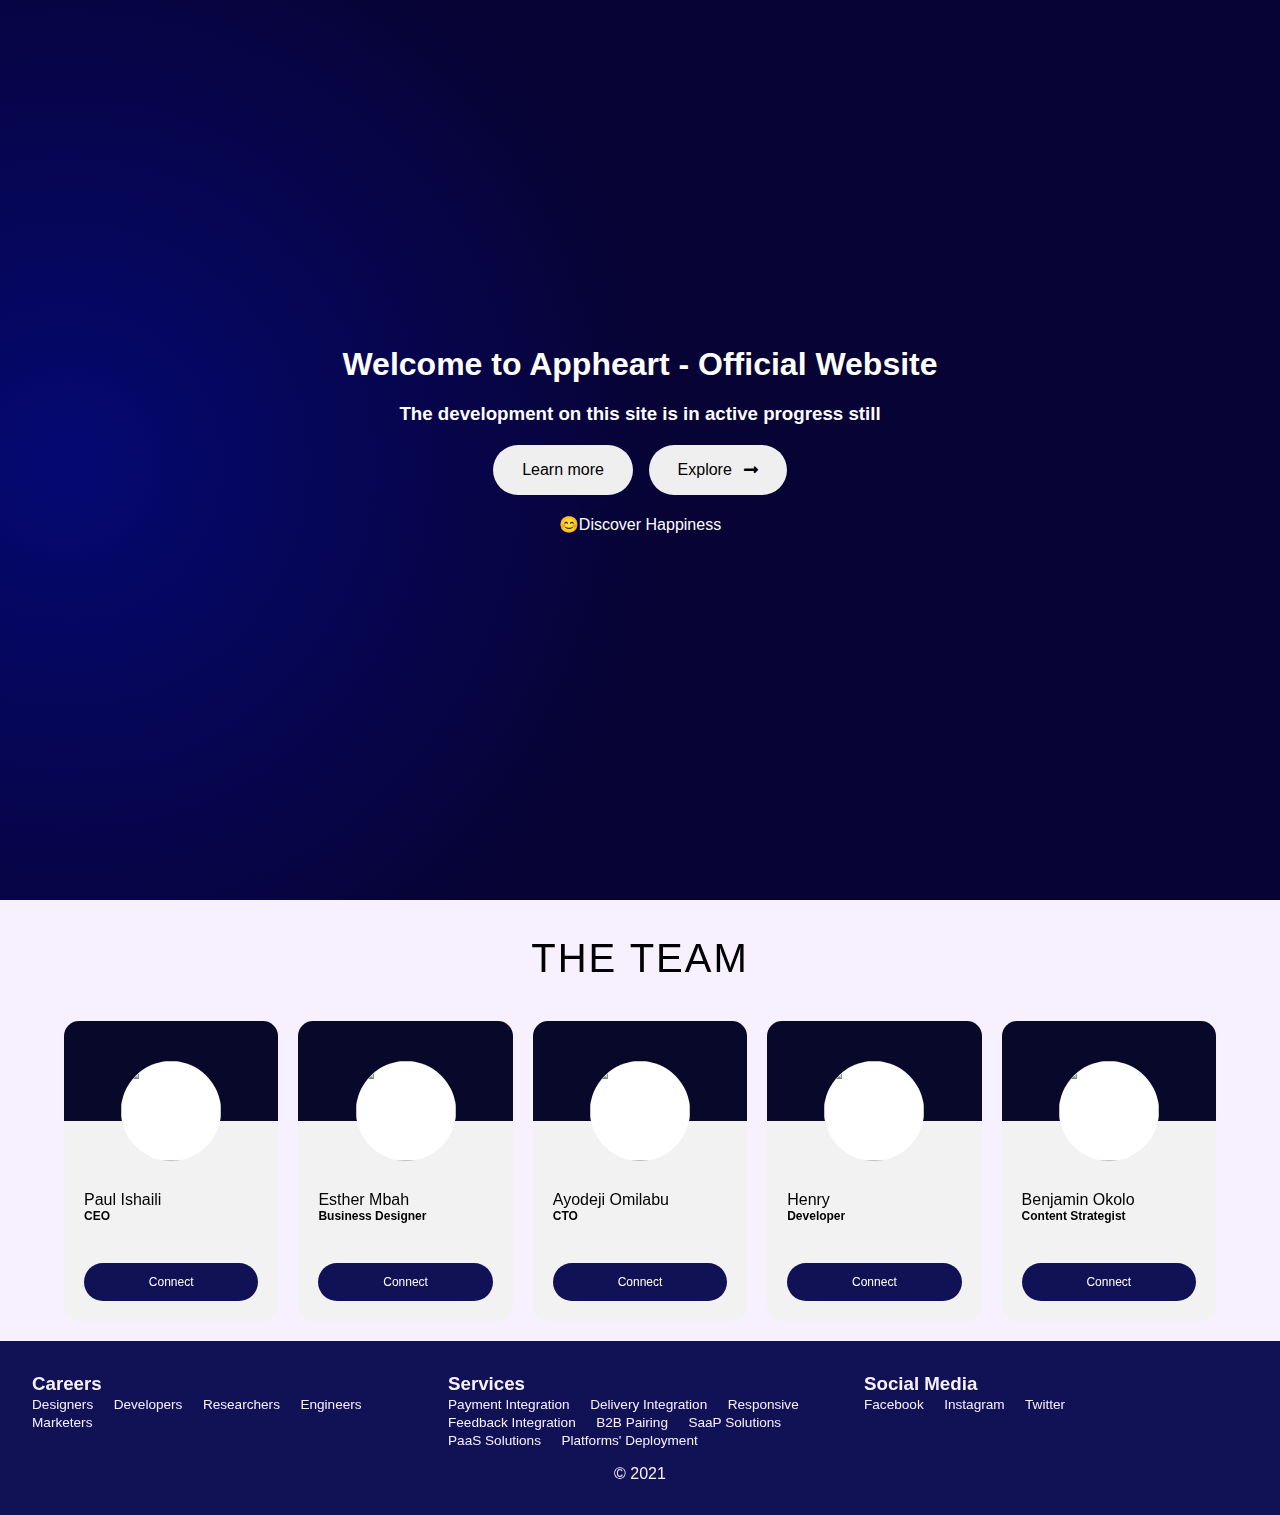
==== index.html @ 3afa8d90 "Update index.html" ====
<!DOCTYPE html>
<html lang="en">
  <head>
    <meta charset="UTF-8" />
    <meta http-equiv="X-UA-Compatible" content="IE=edge" />
    <meta name="viewport" content="width=device-width, initial-scale=1.0" />

    <!-- Favicon -->
    <link
      rel="shortcut icon"
      href="./assets/favicons/favicon.ico"
      type="image/x-icon"
    />

    <!-- Font awesome -->
    <link
      rel="stylesheet"
      href="https://cdnjs.cloudflare.com/ajax/libs/font-awesome/5.15.4/css/all.min.css"
    />

    <!-- Base CSS -->
    <link rel="stylesheet" href="./src/css/base.css" />

    <!-- Main CSS  -->
    <link rel="stylesheet" href="./src/css/main.css" />

    <title>Appheart - Official Website</title>
  </head>
  <body>
    <div class="container">
      <div class="modal active">
        <div class="modal__content">
          <section class="section hero">
            <div class="section__content">
              <h1>Welcome to Appheart - Official Website</h1>
              <h3>The development on this site is in active progress still</h3>
              <div class="action-user">
                <button>Learn more</button>
                <button class="closeModalToggle">
                  Explore <i class="fas fa-long-arrow-alt-right"></i>
                </button>
              </div>
              <div class="tagline">😊Discover Happiness</div>
            </div>
          </section>
        </div>
      </div>

      <!-- Header -->
      <header class="header">
        <div class="brand">Appheart</div>
        <nav class="nav">
          <div class="nav__toggle icon"></div>

          <ul class="nav__list">
            <li class="nav__item">
              <a href="" class="nav__link">Our Company</a>
            </li>
            <li class="nav__item">
              <a href="#theTeam" class="nav__link">The Team</a>
            </li>
            <li class="nav__item">
              <a href="" class="nav__link">Resources</a>
            </li>
          </ul>
        </nav>
      </header>

      <main class="main">
        <!-- Built Apps  -->
        <section class="section" id="upcomingEvents">
          <h2 class="section__title">Quick Apps</h2>

          <div class="apps">
            <div class="app">
              <a href="https://myquotebook.netlify.app" target="_blank">
                <h1>My Quotebook</h1></a
              >
            </div>
            <div class="app">
              <a href="https://knowmynumber.netlify.app" target="_blank">
                <h1>My Mobile App</h1></a
              >
            </div>
          </div>
        </section>

        <!--Projects  -->
        <section class="section" id="upcomingEvents">
          <h2 class="section__title">Recent Projects</h2>

          <div class="projects">
            <div class="project">
              <img src="/assets/images/louis.jpg" alt="" class="img" />
              <div class="content">
                <h2>The Modern Tailor App</h2>
                <p>
                  This project was initiated on 1st September, 2021, by
                  Nkechinyere Stella Harrison, in quest of an ezquisite modern
                  asssitance for her Fashion Design Startup Company
                </p>
                <h3>
                  The goal of this project is to reach and assist as many modern
                  tailors possible.
                </h3>
                <button>
                  Explore Details <i class="fa fa-arrow-right"></i>
                </button>
              </div>
            </div>
            <div class="project">
              <img src="/assets/images/louis.jpg" alt="" class="img" />
              <div class="content">
                <h2>The Gig's Marketplace</h2>
                <p>
                  You need a Mechanic, or engineer for simple tasks in your
                  home. You definitely wouudn't go on Fiveer or Upwork for that.
                  That is this for you; the local marketplace for Gigs with
                  excellent expertise.
                </p>

                <button>
                  Explore Details <i class="fa fa-arrow-right"></i>
                </button>
              </div>
            </div>
            <div class="project">
              <img src="/assets/images/louis.jpg" alt="" class="img" />
              <div class="content">
                <h2>Product Gateway API</h2>
                <p>
                 Building your marketplace online is simply easy now, by integrating the Products' Gateway API for all categories
                </p>

                <button>
                  Explore Details <i class="fa fa-arrow-right"></i>
                </button>
              </div>
            </div>
          </div>
        </section>

        <!-- Upcoming Events   -->
        <section class="section" id="upcomingEvents">
          <h2 class="section__title">Upcoming Events</h2>

          <div class="events">
            <div class="event"></div>
          </div>
        </section>

        <!-- The Team -->
        <section class="section" id="theTeam">
          <h2 class="section__title">The Team</h2>
        </section>
        <div class="profiles">
          <!-- MR P -->
          <div class="card profile">
            <!-- Profile Front -->
            <div class="profile--front">
              <div class="profile__image">
                <img
                  src="https://via.placeholder.com/150/"
                  alt=""
                  class="image"
                />
              </div>
              <div class="profile__desc">
                <div class="profile__name">Paul Ishaili</div>
                <div class="profile__skill">CEO</div>
              </div>
              <div class="profile__reach">
                <button>Connect</button>
              </div>
            </div>

            <!-- Profile Back -->
            <div class="profile--back">
              <div class="profile--back_close">
                <i class="fas fa-times"></i>
              </div>
              <div class="profile__contact">
                <div class=""><i class="fab fa-whatsapp"></i></div>
                <div class=""><i class="far fa-envelope"></i></div>
              </div>
            </div>
          </div>

          <!-- ESTHER MBAH -->
          <div class="card profile">
            <!-- Profile Front -->
            <div class="profile--front">
              <div class="profile__image">
                <img
                  src="https://via.placeholder.com/150/"
                  alt=""
                  class="image"
                />
              </div>
              <div class="profile__desc">
                <div class="profile__name">Esther Mbah</div>
                <div class="profile__skill">Business Designer</div>
              </div>
              <div class="profile__reach">
                <button>Connect</button>
              </div>
            </div>
            <!-- Profile Back -->
            <div class="profile--back">
              <div class="profile--back_close">
                <i class="fas fa-times"></i>
              </div>
              <div class="profile__contact">
                <div class=""><i class="fab fa-whatsapp"></i></div>
                <div class=""><i class="far fa-envelope"></i></div>
              </div>
            </div>
          </div>

          <!-- Sir AYO -->
          <div class="card profile">
            <!-- Profile Front -->
            <div class="profile--front">
              <div class="profile__image">
                <img
                  src="https://via.placeholder.com/150/"
                  alt=""
                  class="image"
                />
              </div>
              <div class="profile__desc">
                <div class="profile__name">Ayodeji Omilabu</div>
                <div class="profile__skill">CTO</div>
              </div>
              <div class="profile__reach">
                <button>Connect</button>
              </div>
            </div>
            <!-- Profile Back -->
            <div class="profile--back">
              <div class="profile--back_close">
                <i class="fas fa-times"></i>
              </div>
              <div class="profile__contact">
                <div class=""><i class="fab fa-whatsapp"></i></div>
                <div class=""><i class="far fa-envelope"></i></div>
              </div>
            </div>
          </div>

          <!-- BENJAMIN OKOLO -->
          <div class="card profile">
            <!-- Profile Front -->
            <div class="profile--front">
              <div class="profile__image">
                <img
                  src="https://via.placeholder.com/150/"
                  alt=""
                  class="image"
                />
              </div>
              <div class="profile__desc">
                <div class="profile__name">Henry</div>
                <div class="profile__skill">Developer</div>
              </div>
              <div class="profile__reach">
                <button>Connect</button>
              </div>
            </div>
            <!-- Profile Back -->
            <div class="profile--back">
              <div class="profile--back_close">
                <i class="fas fa-times"></i>
              </div>
              <div class="profile__contact">
                <div class=""><i class="fab fa-whatsapp"></i></div>
                <div class=""><i class="far fa-envelope"></i></div>
              </div>
            </div>
          </div>
          <!-- MR. BEN -->
          <div class="card profile">
            <!-- Profile Front -->
            <div class="profile--front">
              <div class="profile__image">
                <img
                  src="https://via.placeholder.com/150/"
                  alt=""
                  class="image"
                />
              </div>
              <div class="profile__desc">
                <div class="profile__name">Benjamin Okolo</div>
                <div class="profile__skill">Content Strategist</div>
              </div>
              <div class="profile__reach">
                <button>Connect</button>
              </div>
            </div>
            <!-- Profile Back -->
            <div class="profile--back">
              <div class="profile--back_close">
                <i class="fas fa-times"></i>
              </div>
              <div class="profile__contact">
                <div class=""><i class="fab fa-whatsapp"></i></div>
                <div class=""><i class="far fa-envelope"></i></div>
              </div>
            </div>
          </div>
        </div>
        <!-- End of The Team -->
      </main>

      <footer class="footer">
        <div class="grid-container">
          <div class="careers">
            <h3>Careers</h3>
            <a href="#" class="">Designers</a>
            <a href="#" class="">Developers</a>
            <a href="#" class="">Researchers</a>
            <a href="#" class="">Engineers</a>
            <a href="#" class="">Marketers</a>
          </div>
          <div class="services">
            <h3>Services</h3>
            <a href="#" class="">Payment Integration</a>
            <a href="#" class="">Delivery Integration</a>
            <a href="#" class="">Responsive Feedback Integration</a>
            <a href="#" class="">B2B Pairing</a>
            <a href="#" class="">SaaP Solutions</a>
            <a href="#" class="">PaaS Solutions</a>
            <a href="#" class="">Platforms' Deployment </a>
          </div>
          <div class="social-media">
            <h3>Social Media</h3>
            <a href="#" class="">Facebook</a>
            <a href="#" class="">Instagram</a>
            <a href="#" class="">Twitter</a>
          </div>
        </div>
        <div class="copyright">&copy;&nbsp;2021</div>
      </footer>
    </div>

    <script src="./src/index.js" type="module"></script>
  </body>
</html>
---- src/css/base.css ----
/* ----- BASE CSS FOR ALL STYLESHEET  
         @appheart_ux
-----*/
@import url("https://fonts.googleapis.com/css2?family=Montserrat:ital,wght@0,100;0,300;0,500;0,700;1,400&display=swap");
* {
  font-family: inherit;
  -webkit-user-select: none;
     -moz-user-select: none;
      -ms-user-select: none;
          user-select: none;
  -webkit-transition: 0.35s ease-in-out;
  transition: 0.35s ease-in-out;
}

*, *::after,
* *::before {
  -webkit-box-sizing: border-box;
          box-sizing: border-box;
  margin: 0;
  padding: 0;
}

html {
  height: 100%;
  width: 100%;
}

body {
  height: 100%;
  width: 100%;
  background-color: #f7f0ff;
  font-family: "Poppins", sans-serif;
}

button {
  outline: none;
  border: none;
  cursor: pointer;
  font-family: inherit;
  font-size: 100%;
  padding: 10px 1rem;
}

input {
  width: 100%;
}

a {
  color: inherit;
  text-decoration: none;
}

.icon::before {
  display: inline-block;
  font-style: normal;
  font-variant: normal;
  text-rendering: auto;
  -webkit-font-smoothing: antialiased;
}
/*# sourceMappingURL=base.css.map */
---- src/css/main.css ----
@import url("https://fonts.googleapis.com/css2?family=Montserrat:ital,wght@0,100;0,300;0,500;0,700;1,400&display=swap");
.header {
  padding: 0 5%;
  height: 5rem;
  -webkit-box-shadow: 0 5px 2px #d4d4f7;
          box-shadow: 0 5px 2px #d4d4f7;
  display: -webkit-box;
  display: -ms-flexbox;
  display: flex;
  -webkit-box-pack: justify;
      -ms-flex-pack: justify;
          justify-content: space-between;
  -webkit-box-align: center;
      -ms-flex-align: center;
          align-items: center;
}

.section.hero {
  height: 100vh;
  display: -webkit-box;
  display: -ms-flexbox;
  display: flex;
  -webkit-box-pack: center;
      -ms-flex-pack: center;
          justify-content: center;
  -webkit-box-align: center;
      -ms-flex-align: center;
          align-items: center;
  background: #0f0c29;
  /* fallback for old browsers */
  background: -webkit-linear-gradient(to right, #24243e, #302b63, #0f0c29);
  /* Chrome 10-25, Safari 5.1-6 */
  background-image: radial-gradient(circle 610px at 5.2% 51.6%, #050872 0%, #070335 97.5%);
}

.section__content {
  max-width: 920px;
  padding: 0 5%;
  margin: 0 auto;
  text-align: center;
  color: white;
}

.section__content > * {
  margin-bottom: 20px;
}

.section .action-user {
  display: -webkit-box;
  display: -ms-flexbox;
  display: flex;
  -webkit-box-pack: center;
      -ms-flex-pack: center;
          justify-content: center;
  gap: 1rem;
}

.section__title {
  padding: 20px 5%;
  text-align: center;
  text-transform: uppercase;
  font-weight: 300;
  font-size: 2.5rem;
  letter-spacing: 2px;
}

.profiles {
  display: -ms-grid;
  display: grid;
  -ms-grid-columns: (minmax(200px, 1fr))[auto-fit];
      grid-template-columns: repeat(auto-fit, minmax(200px, 1fr));
  grid-gap: 20px;
  padding: 20px 5%;
}

.profiles .profile {
  position: relative;
  min-height: 200px;
  border-radius: 15px;
  overflow: hidden;
  background-color: #f2f2f2;
  -webkit-transition: -webkit-box-shadow 0.5s ease-in-out;
  transition: -webkit-box-shadow 0.5s ease-in-out;
  transition: box-shadow 0.5s ease-in-out;
  transition: box-shadow 0.5s ease-in-out, -webkit-box-shadow 0.5s ease-in-out;
}

.profiles .profile__image {
  position: relative;
  height: 150px;
  width: 100%;
  display: -webkit-box;
  display: -ms-flexbox;
  display: flex;
  -webkit-box-pack: center;
      -ms-flex-pack: center;
          justify-content: center;
  -webkit-box-align: center;
      -ms-flex-align: center;
          align-items: center;
}

.profiles .profile__image:before {
  position: absolute;
  top: 0;
  left: 0;
  content: "";
  height: 100px;
  width: 100%;
  z-index: 1;
  background-color: #08082b;
}

.profiles .profile__image .image {
  position: relative;
  z-index: 2;
  height: 100px;
  width: 100px;
  border-radius: 50%;
  margin: auto;
  margin-top: 40px;
  background-color: #fff;
}

.profiles .profile__desc, .profiles .profile__reach {
  padding: 20px;
}

.profiles .profile__skill {
  font-size: 12px;
  font-weight: bold;
}

.profiles .profile button {
  font-size: 12px;
  background-color: #111155;
  padding: 12px;
  width: 100%;
  color: #fff;
  text-align: center;
  -webkit-box-pack: center;
      -ms-flex-pack: center;
          justify-content: center;
  -webkit-transition: 0.5s ease-in-out;
  transition: 0.5s ease-in-out;
}

.profiles .profile button:hover {
  border: 1px solid #111155;
  background-color: #fff;
  color: #000;
}

.profiles .profile--back {
  position: absolute;
  content: "";
  top: 0;
  left: 0;
  width: 100%;
  height: 100%;
  background-color: #fff;
  z-index: 4;
  -webkit-transition: -webkit-transform 0.5s ease-in-out;
  transition: -webkit-transform 0.5s ease-in-out;
  transition: transform 0.5s ease-in-out;
  transition: transform 0.5s ease-in-out, -webkit-transform 0.5s ease-in-out;
  -webkit-transform-origin: bottom;
          transform-origin: bottom;
  -webkit-transform: translateY(100%);
          transform: translateY(100%);
}

.profiles .profile--back_close {
  position: absolute;
  top: 1rem;
  right: 1rem;
  font-size: 1.5rem;
  padding: 10px;
  cursor: pointer;
}

.profiles .profile--front {
  -webkit-transform: translateY(0);
          transform: translateY(0);
  opacity: 1;
  -webkit-transform-origin: bottom;
          transform-origin: bottom;
  -webkit-transition: 0.5s ease-in-out;
  transition: 0.5s ease-in-out;
}

.profiles .profile.contact {
  -webkit-box-shadow: 0 0 15px rgba(17, 17, 85, 0.111);
          box-shadow: 0 0 15px rgba(17, 17, 85, 0.111);
}

.profiles .profile.contact .profile--front {
  -webkit-transform: translateY(100%);
          transform: translateY(100%);
  opacity: 0;
}

.profiles .profile.contact .profile--back {
  -webkit-transform: translateY(0);
          transform: translateY(0);
}

.profiles .profile__contact {
  height: 100%;
  width: 100%;
  display: -webkit-box;
  display: -ms-flexbox;
  display: flex;
  -webkit-box-orient: vertical;
  -webkit-box-direction: normal;
      -ms-flex-direction: column;
          flex-direction: column;
  -webkit-box-pack: center;
      -ms-flex-pack: center;
          justify-content: center;
  -webkit-box-align: center;
      -ms-flex-align: center;
          align-items: center;
}

.profiles .profile__contact > div {
  cursor: pointer;
}

.profiles .profile__contact > div:not(:last-child) {
  margin-bottom: 20px;
}

.profiles .profile__contact > div:hover i, .profiles .profile__contact > div:focus-within i {
  color: rosybrown;
}

.profiles .profile__contact i {
  font-size: 2rem;
  color: #111155;
}

.projects {
  padding: 2rem 5%;
  display: -webkit-box;
  display: -ms-flexbox;
  display: flex;
  gap: 2rem;
  overflow-x: scroll;
}

.project {
  position: relative;
  height: 400px;
  min-width: 300px;
  width: 90%;
  max-width: 500px;
  overflow: hidden;
  color: #fff;
  border-radius: 8px;
}

.project::after {
  position: absolute;
  content: "";
  inset: 0;
  width: 100%;
  height: 100%;
  background-color: #111155;
  z-index: -1;
  mix-blend-mode: overlay;
}

.project .img {
  position: absolute;
  height: 100%;
  width: 100%;
  -o-object-fit: cover;
     object-fit: cover;
  inset: 0;
  z-index: -2;
}

.project .content {
  padding: 1.2rem;
  width: 100%;
  height: 100%;
  display: -webkit-box;
  display: -ms-flexbox;
  display: flex;
  -webkit-box-orient: vertical;
  -webkit-box-direction: normal;
      -ms-flex-direction: column;
          flex-direction: column;
  -webkit-box-pack: justify;
      -ms-flex-pack: justify;
          justify-content: space-between;
}

.project .content h1,
.project .content h2,
.project .content h3 {
  line-height: 1.2;
}

.project button {
  font-size: 0.9rem;
  font-weight: 700;
}

.apps {
  display: -ms-grid;
  display: grid;
  -ms-grid-columns: (minmax(200px, 1fr))[auto-fit];
      grid-template-columns: repeat(auto-fit, minmax(200px, 1fr));
  grid-gap: 20px;
  padding: 20px 5%;
}

.app {
  padding: 20px;
  background-color: #111155;
  color: #f7f0ff;
  border-radius: 8px;
}

.app a {
  text-decoration: none;
}

main {
  min-height: 100vh;
}

footer {
  background-color: #111155;
  color: #f7f0ff;
  padding: 2rem;
}

footer .grid-container {
  display: -ms-grid;
  display: grid;
  -ms-grid-columns: (minmax(300px, 1fr))[auto-fit];
      grid-template-columns: repeat(auto-fit, minmax(300px, 1fr));
  grid-gap: 2rem;
  margin-bottom: 1rem;
}

footer .copyright {
  text-align: center;
}

footer a {
  font-size: 0.85rem;
  margin-right: 1rem;
}

.modal {
  position: fixed;
  height: 100vh;
  width: 100vw;
  top: 0;
  left: 0;
  z-index: 10;
  -webkit-transform: translateY(-100%);
          transform: translateY(-100%);
  -webkit-transition: -webkit-transform .5s ease;
  transition: -webkit-transform .5s ease;
  transition: transform .5s ease;
  transition: transform .5s ease, -webkit-transform .5s ease;
}

.modal__content {
  position: relative;
  height: 100%;
  width: 100%;
}

.modal__close {
  position: absolute;
  z-index: 2;
  color: #fff;
  font-size: 200%;
  top: 1rem;
  right: 1rem;
  cursor: pointer;
}

.modal.active {
  -webkit-transform: translateY(0);
          transform: translateY(0);
}

.nav {
  height: 100%;
  display: -webkit-box;
  display: -ms-flexbox;
  display: flex;
  width: 100%;
  -webkit-box-align: center;
      -ms-flex-align: center;
          align-items: center;
  -webkit-box-pack: end;
      -ms-flex-pack: end;
          justify-content: flex-end;
}

.nav__list {
  list-style: none;
  height: 100%;
  display: -webkit-box;
  display: -ms-flexbox;
  display: flex;
}

.nav__item {
  position: relative;
  height: 100%;
  display: -webkit-box;
  display: -ms-flexbox;
  display: flex;
  -webkit-box-align: center;
      -ms-flex-align: center;
          align-items: center;
  -webkit-transition: margin-top 0.2s ease;
  transition: margin-top 0.2s ease;
}

.nav__item:not(:last-child) {
  margin-right: 20px;
}

.nav__item::after {
  position: absolute;
  bottom: 0;
  left: 0;
  width: 100%;
  height: 2px;
  content: "";
  background-color: #000;
  -webkit-transform: scaleX(0);
          transform: scaleX(0);
  -webkit-transform-origin: left;
          transform-origin: left;
  -webkit-transition: -webkit-transform 0.5s ease;
  transition: -webkit-transform 0.5s ease;
  transition: transform 0.5s ease;
  transition: transform 0.5s ease, -webkit-transform 0.5s ease;
}

.nav__item:focus-within, .nav__item:hover {
  margin-top: -2px;
}

.nav__item:focus-within::after, .nav__item:hover::after {
  -webkit-transform: scaleX(1);
          transform: scaleX(1);
}

.nav__link {
  display: -webkit-box;
  display: -ms-flexbox;
  display: flex;
  -webkit-box-align: center;
      -ms-flex-align: center;
          align-items: center;
  text-decoration: none;
}

.nav__toggle {
  position: relative;
  display: none;
  font-size: 1.5rem;
  height: 2rem;
  cursor: pointer;
  width: 2rem;
}

.nav__toggle::after {
  position: absolute;
  overflow: hidden;
  top: 0;
  left: 0;
  width: 100%;
  height: 100%;
  display: none;
  content: "\f0c9";
  font-family: "Font Awesome 5 Free";
  font-weight: 900;
}

.nav__toggle.active::after {
  content: "\f00d";
}

.nav__toggle.mobile {
  display: inline-block;
}

.nav__toggle.mobile::after {
  display: -webkit-box;
  display: -ms-flexbox;
  display: flex;
  -webkit-box-pack: center;
      -ms-flex-pack: center;
          justify-content: center;
  -webkit-box-align: center;
      -ms-flex-align: center;
          align-items: center;
}

.nav.mobile .nav__list {
  position: absolute;
  top: 5rem;
  left: 0;
  right: 0;
  width: auto;
  height: auto;
  z-index: 100;
  display: -webkit-box;
  display: -ms-flexbox;
  display: flex;
  -webkit-box-orient: vertical;
  -webkit-box-direction: normal;
      -ms-flex-direction: column;
          flex-direction: column;
  -webkit-box-pack: start;
      -ms-flex-pack: start;
          justify-content: start;
  -webkit-box-align: center;
      -ms-flex-align: center;
          align-items: center;
  text-align: center;
  padding: 20px 5%;
  border-bottom-right-radius: 20px;
  border-bottom-left-radius: 20px;
  background: #08082b;
  color: #fff;
  -webkit-transform: scaleY(0);
          transform: scaleY(0);
  -webkit-transform-origin: top;
          transform-origin: top;
  -webkit-transition: 0.3s ease-in-out;
  transition: 0.3s ease-in-out;
}

.nav.mobile .nav__list.active {
  -webkit-transform: scaleY(1);
          transform: scaleY(1);
}

.nav.mobile .nav__item {
  height: 60px;
  margin-right: 0;
  margin-bottom: 20px;
  opacity: 0;
  -webkit-transition: opacity 0.3s ease-in-out;
  transition: opacity 0.3s ease-in-out;
}

.nav.mobile .nav__item.active {
  opacity: 1;
}

.nav.mobile .nav__item::after {
  background-color: #fff;
}

.nav.mobile .nav__item:focus-within, .nav.mobile .nav__item:hover {
  margin-top: 0;
}

.paymentIntegrationPage .statement {
  width: 100%;
  max-width: 920px;
  padding: 2rem;
  margin: 0 auto;
}

/* -- Custom Global --*/
body {
  font-family: "Poppins", sans-serif;
}

body.fixed {
  overflow: hidden;
}

button {
  padding: 1rem 1.8rem;
  border-radius: 999px;
  display: -webkit-box;
  display: -ms-flexbox;
  display: flex;
  -webkit-box-pack: justify;
      -ms-flex-pack: justify;
          justify-content: space-between;
  -webkit-box-align: center;
      -ms-flex-align: center;
          align-items: center;
}

button i {
  margin-left: 0.75rem;
}
/*# sourceMappingURL=main.css.map */
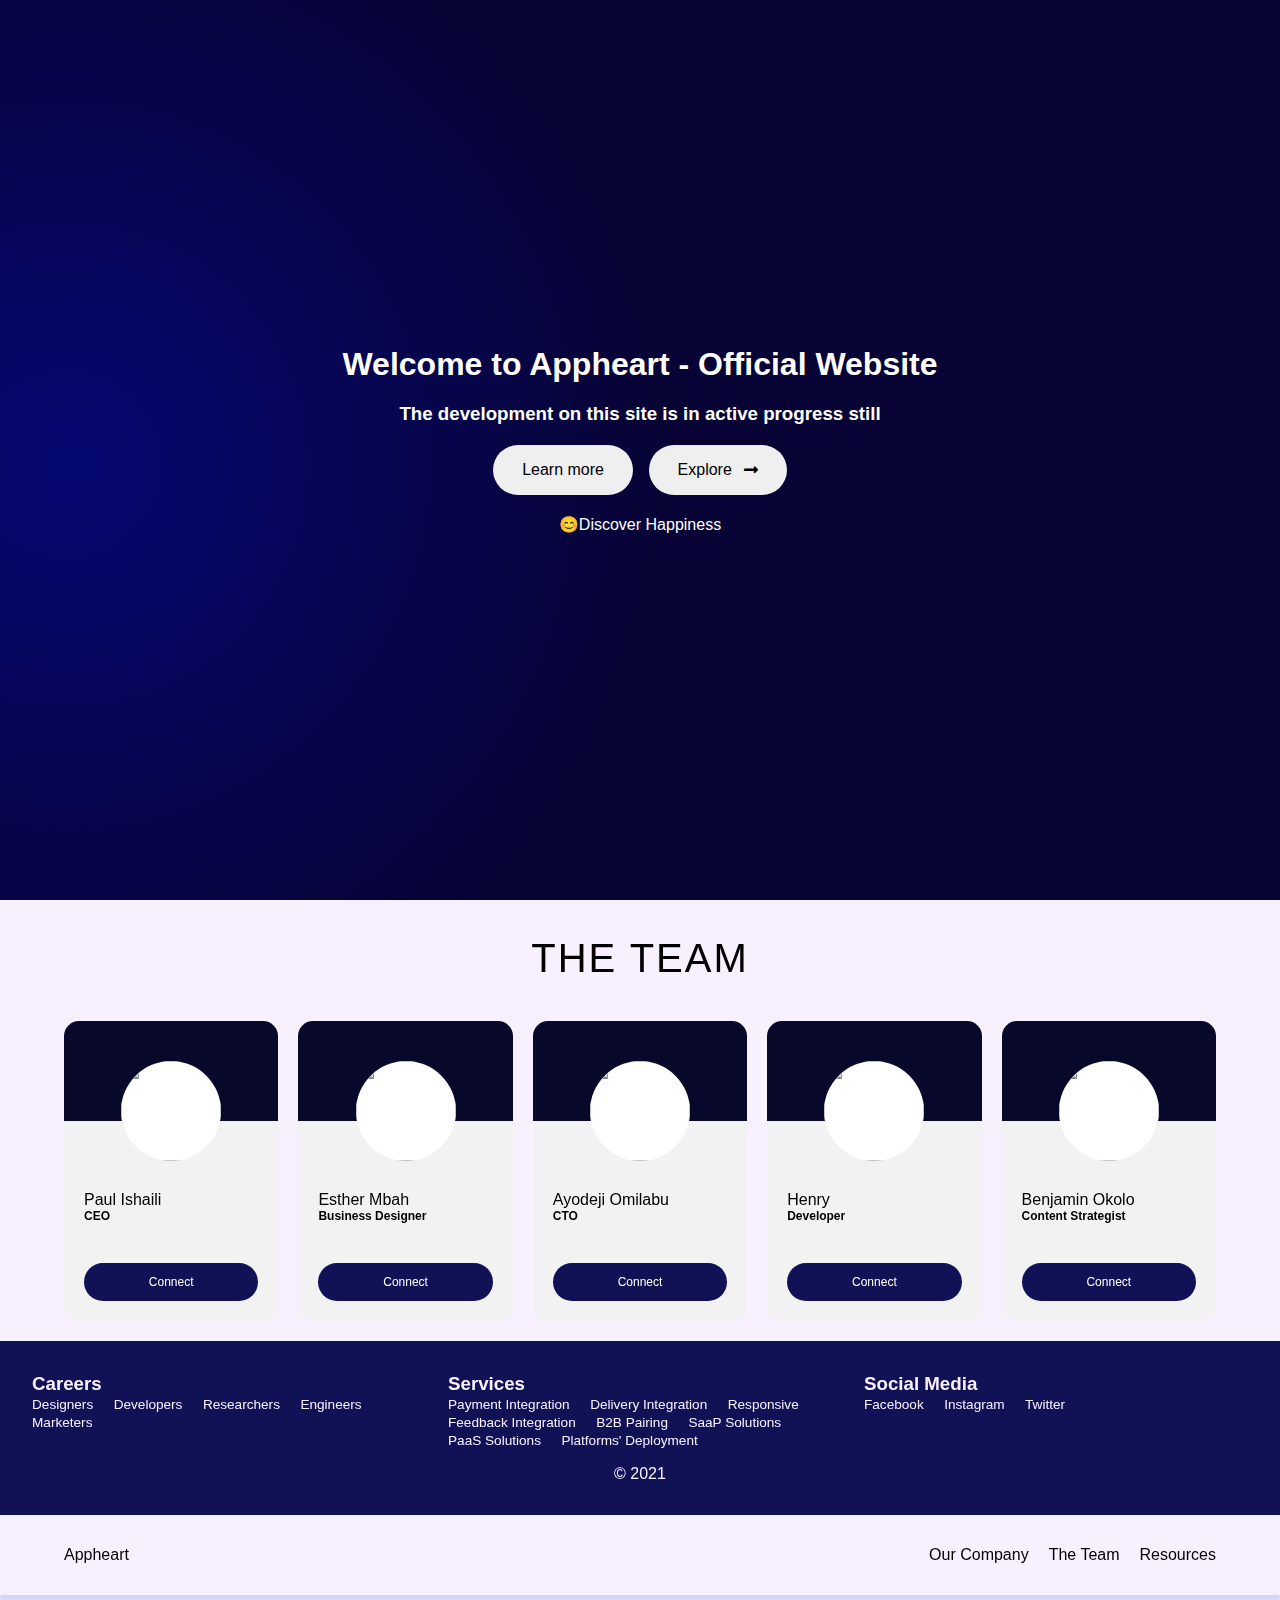
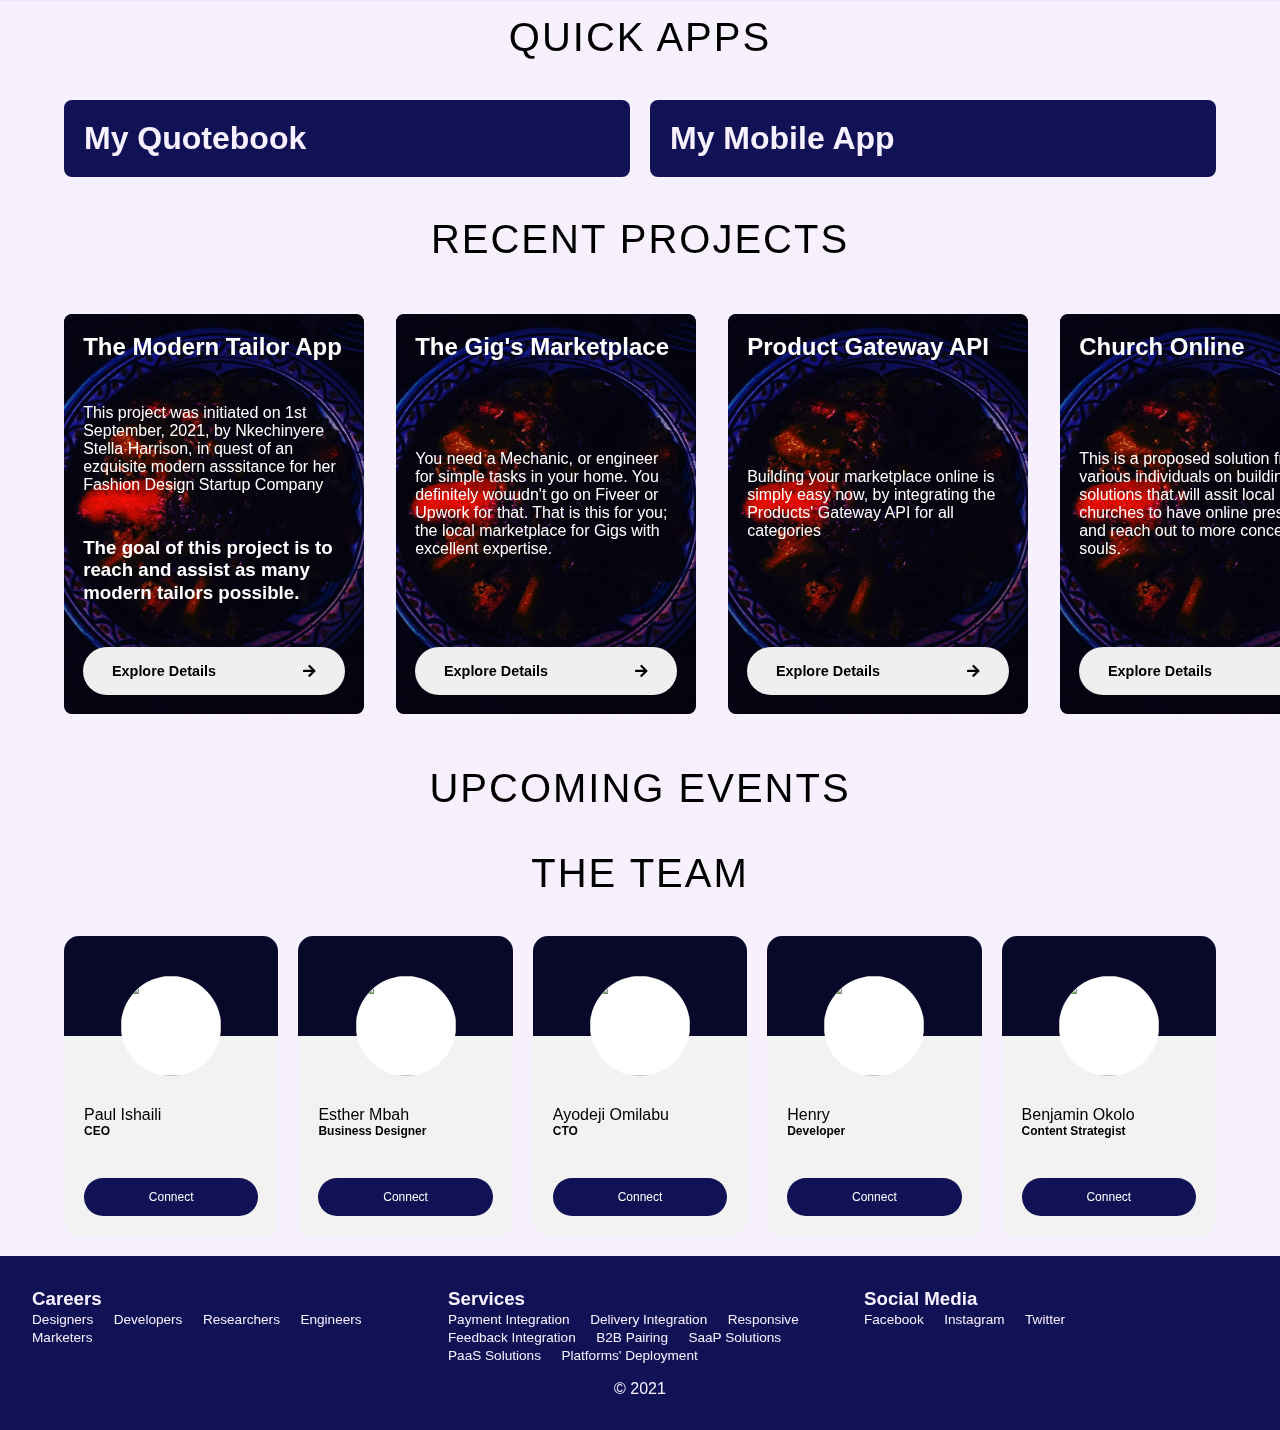
==== commit f1344201: "Update index.html" ====
--- a/index.html
+++ b/index.html
@@ -129,7 +129,8 @@
               <div class="content">
                 <h2>Product Gateway API</h2>
                 <p>
-                 Building your marketplace online is simply easy now, by integrating the Products' Gateway API for all categories
+                  Building your marketplace online is simply easy now, by
+                  integrating the Products' Gateway API for all categories
                 </p>
 
                 <button>
@@ -346,3 +347,365 @@
     <script src="./src/index.js" type="module"></script>
   </body>
 </html>
+<!DOCTYPE html>
+<html lang="en">
+  <head>
+    <meta charset="UTF-8" />
+    <meta http-equiv="X-UA-Compatible" content="IE=edge" />
+    <meta name="viewport" content="width=device-width, initial-scale=1.0" />
+
+    <!-- Favicon -->
+    <link
+      rel="shortcut icon"
+      href="./assets/favicons/favicon.ico"
+      type="image/x-icon"
+    />
+
+    <!-- Font awesome -->
+    <link
+      rel="stylesheet"
+      href="https://cdnjs.cloudflare.com/ajax/libs/font-awesome/5.15.4/css/all.min.css"
+    />
+
+    <!-- Base CSS -->
+    <link rel="stylesheet" href="./src/css/base.css" />
+
+    <!-- Main CSS  -->
+    <link rel="stylesheet" href="./src/css/main.css" />
+
+    <title>Appheart - Official Website</title>
+  </head>
+  <body>
+    <div class="container">
+      <div class="modal active">
+        <div class="modal__content">
+          <section class="section hero">
+            <div class="section__content">
+              <h1>Welcome to Appheart - Official Website</h1>
+              <h3>The development on this site is in active progress still</h3>
+              <div class="action-user">
+                <button>Learn more</button>
+                <button class="closeModalToggle">
+                  Explore <i class="fas fa-long-arrow-alt-right"></i>
+                </button>
+              </div>
+              <div class="tagline">😊Discover Happiness</div>
+            </div>
+          </section>
+        </div>
+      </div>
+
+      <!-- Header -->
+      <header class="header">
+        <div class="brand">Appheart</div>
+        <nav class="nav">
+          <div class="nav__toggle icon"></div>
+
+          <ul class="nav__list">
+            <li class="nav__item">
+              <a href="" class="nav__link">Our Company</a>
+            </li>
+            <li class="nav__item">
+              <a href="#theTeam" class="nav__link">The Team</a>
+            </li>
+            <li class="nav__item">
+              <a href="" class="nav__link">Resources</a>
+            </li>
+          </ul>
+        </nav>
+      </header>
+
+      <main class="main">
+        <!-- Built Apps  -->
+        <section class="section" id="upcomingEvents">
+          <h2 class="section__title">Quick Apps</h2>
+
+          <div class="apps">
+            <div class="app">
+              <a href="https://myquotebook.netlify.app" target="_blank">
+                <h1>My Quotebook</h1></a
+              >
+            </div>
+            <div class="app">
+              <a href="https://knowmynumber.netlify.app" target="_blank">
+                <h1>My Mobile App</h1></a
+              >
+            </div>
+          </div>
+        </section>
+
+        <!--Projects  -->
+        <section class="section" id="upcomingEvents">
+          <h2 class="section__title">Recent Projects</h2>
+
+          <div class="projects">
+            <div class="project">
+              <img src="/assets/images/louis.jpg" alt="" class="img" />
+              <div class="content">
+                <h2>The Modern Tailor App</h2>
+                <p>
+                  This project was initiated on 1st September, 2021, by
+                  Nkechinyere Stella Harrison, in quest of an ezquisite modern
+                  asssitance for her Fashion Design Startup Company
+                </p>
+                <h3>
+                  The goal of this project is to reach and assist as many modern
+                  tailors possible.
+                </h3>
+                <button>
+                  Explore Details <i class="fa fa-arrow-right"></i>
+                </button>
+              </div>
+            </div>
+            <div class="project">
+              <img src="/assets/images/louis.jpg" alt="" class="img" />
+              <div class="content">
+                <h2>The Gig's Marketplace</h2>
+                <p>
+                  You need a Mechanic, or engineer for simple tasks in your
+                  home. You definitely wouudn't go on Fiveer or Upwork for that.
+                  That is this for you; the local marketplace for Gigs with
+                  excellent expertise.
+                </p>
+
+                <button>
+                  Explore Details <i class="fa fa-arrow-right"></i>
+                </button>
+              </div>
+            </div>
+            <div class="project">
+              <img src="/assets/images/louis.jpg" alt="" class="img" />
+              <div class="content">
+                <h2>Product Gateway API</h2>
+                <p>
+                  Building your marketplace online is simply easy now, by
+                  integrating the Products' Gateway API for all categories
+                </p>
+
+                <button>
+                  Explore Details <i class="fa fa-arrow-right"></i>
+                </button>
+              </div>
+            </div>
+            <div class="project">
+              <img src="/assets/images/louis.jpg" alt="" class="img" />
+              <div class="content">
+                <h2>Church Online</h2>
+                <p>
+                  This is a proposed solution from various individuals on building solutions that will assit local churches to have online presence and reach out to more concerned souls.
+                </p>
+
+                <button>
+                  Explore Details <i class="fa fa-arrow-right"></i>
+                </button>
+              </div>
+            </div>
+          </div>
+        </section>
+
+        <!-- Upcoming Events   -->
+        <section class="section" id="upcomingEvents">
+          <h2 class="section__title">Upcoming Events</h2>
+
+          <div class="events">
+            <div class="event"></div>
+          </div>
+        </section>
+
+        <!-- The Team -->
+        <section class="section" id="theTeam">
+          <h2 class="section__title">The Team</h2>
+        </section>
+        <div class="profiles">
+          <!-- MR P -->
+          <div class="card profile">
+            <!-- Profile Front -->
+            <div class="profile--front">
+              <div class="profile__image">
+                <img
+                  src="https://via.placeholder.com/150/"
+                  alt=""
+                  class="image"
+                />
+              </div>
+              <div class="profile__desc">
+                <div class="profile__name">Paul Ishaili</div>
+                <div class="profile__skill">CEO</div>
+              </div>
+              <div class="profile__reach">
+                <button>Connect</button>
+              </div>
+            </div>
+
+            <!-- Profile Back -->
+            <div class="profile--back">
+              <div class="profile--back_close">
+                <i class="fas fa-times"></i>
+              </div>
+              <div class="profile__contact">
+                <div class=""><i class="fab fa-whatsapp"></i></div>
+                <div class=""><i class="far fa-envelope"></i></div>
+              </div>
+            </div>
+          </div>
+
+          <!-- ESTHER MBAH -->
+          <div class="card profile">
+            <!-- Profile Front -->
+            <div class="profile--front">
+              <div class="profile__image">
+                <img
+                  src="https://via.placeholder.com/150/"
+                  alt=""
+                  class="image"
+                />
+              </div>
+              <div class="profile__desc">
+                <div class="profile__name">Esther Mbah</div>
+                <div class="profile__skill">Business Designer</div>
+              </div>
+              <div class="profile__reach">
+                <button>Connect</button>
+              </div>
+            </div>
+            <!-- Profile Back -->
+            <div class="profile--back">
+              <div class="profile--back_close">
+                <i class="fas fa-times"></i>
+              </div>
+              <div class="profile__contact">
+                <div class=""><i class="fab fa-whatsapp"></i></div>
+                <div class=""><i class="far fa-envelope"></i></div>
+              </div>
+            </div>
+          </div>
+
+          <!-- Sir AYO -->
+          <div class="card profile">
+            <!-- Profile Front -->
+            <div class="profile--front">
+              <div class="profile__image">
+                <img
+                  src="https://via.placeholder.com/150/"
+                  alt=""
+                  class="image"
+                />
+              </div>
+              <div class="profile__desc">
+                <div class="profile__name">Ayodeji Omilabu</div>
+                <div class="profile__skill">CTO</div>
+              </div>
+              <div class="profile__reach">
+                <button>Connect</button>
+              </div>
+            </div>
+            <!-- Profile Back -->
+            <div class="profile--back">
+              <div class="profile--back_close">
+                <i class="fas fa-times"></i>
+              </div>
+              <div class="profile__contact">
+                <div class=""><i class="fab fa-whatsapp"></i></div>
+                <div class=""><i class="far fa-envelope"></i></div>
+              </div>
+            </div>
+          </div>
+
+          <!-- BENJAMIN OKOLO -->
+          <div class="card profile">
+            <!-- Profile Front -->
+            <div class="profile--front">
+              <div class="profile__image">
+                <img
+                  src="https://via.placeholder.com/150/"
+                  alt=""
+                  class="image"
+                />
+              </div>
+              <div class="profile__desc">
+                <div class="profile__name">Henry</div>
+                <div class="profile__skill">Developer</div>
+              </div>
+              <div class="profile__reach">
+                <button>Connect</button>
+              </div>
+            </div>
+            <!-- Profile Back -->
+            <div class="profile--back">
+              <div class="profile--back_close">
+                <i class="fas fa-times"></i>
+              </div>
+              <div class="profile__contact">
+                <div class=""><i class="fab fa-whatsapp"></i></div>
+                <div class=""><i class="far fa-envelope"></i></div>
+              </div>
+            </div>
+          </div>
+          <!-- MR. BEN -->
+          <div class="card profile">
+            <!-- Profile Front -->
+            <div class="profile--front">
+              <div class="profile__image">
+                <img
+                  src="https://via.placeholder.com/150/"
+                  alt=""
+                  class="image"
+                />
+              </div>
+              <div class="profile__desc">
+                <div class="profile__name">Benjamin Okolo</div>
+                <div class="profile__skill">Content Strategist</div>
+              </div>
+              <div class="profile__reach">
+                <button>Connect</button>
+              </div>
+            </div>
+            <!-- Profile Back -->
+            <div class="profile--back">
+              <div class="profile--back_close">
+                <i class="fas fa-times"></i>
+              </div>
+              <div class="profile__contact">
+                <div class=""><i class="fab fa-whatsapp"></i></div>
+                <div class=""><i class="far fa-envelope"></i></div>
+              </div>
+            </div>
+          </div>
+        </div>
+        <!-- End of The Team -->
+      </main>
+
+      <footer class="footer">
+        <div class="grid-container">
+          <div class="careers">
+            <h3>Careers</h3>
+            <a href="#" class="">Designers</a>
+            <a href="#" class="">Developers</a>
+            <a href="#" class="">Researchers</a>
+            <a href="#" class="">Engineers</a>
+            <a href="#" class="">Marketers</a>
+          </div>
+          <div class="services">
+            <h3>Services</h3>
+            <a href="#" class="">Payment Integration</a>
+            <a href="#" class="">Delivery Integration</a>
+            <a href="#" class="">Responsive Feedback Integration</a>
+            <a href="#" class="">B2B Pairing</a>
+            <a href="#" class="">SaaP Solutions</a>
+            <a href="#" class="">PaaS Solutions</a>
+            <a href="#" class="">Platforms' Deployment </a>
+          </div>
+          <div class="social-media">
+            <h3>Social Media</h3>
+            <a href="#" class="">Facebook</a>
+            <a href="#" class="">Instagram</a>
+            <a href="#" class="">Twitter</a>
+          </div>
+        </div>
+        <div class="copyright">&copy;&nbsp;2021</div>
+      </footer>
+    </div>
+
+    <script src="./src/index.js" type="module"></script>
+  </body>
+</html>
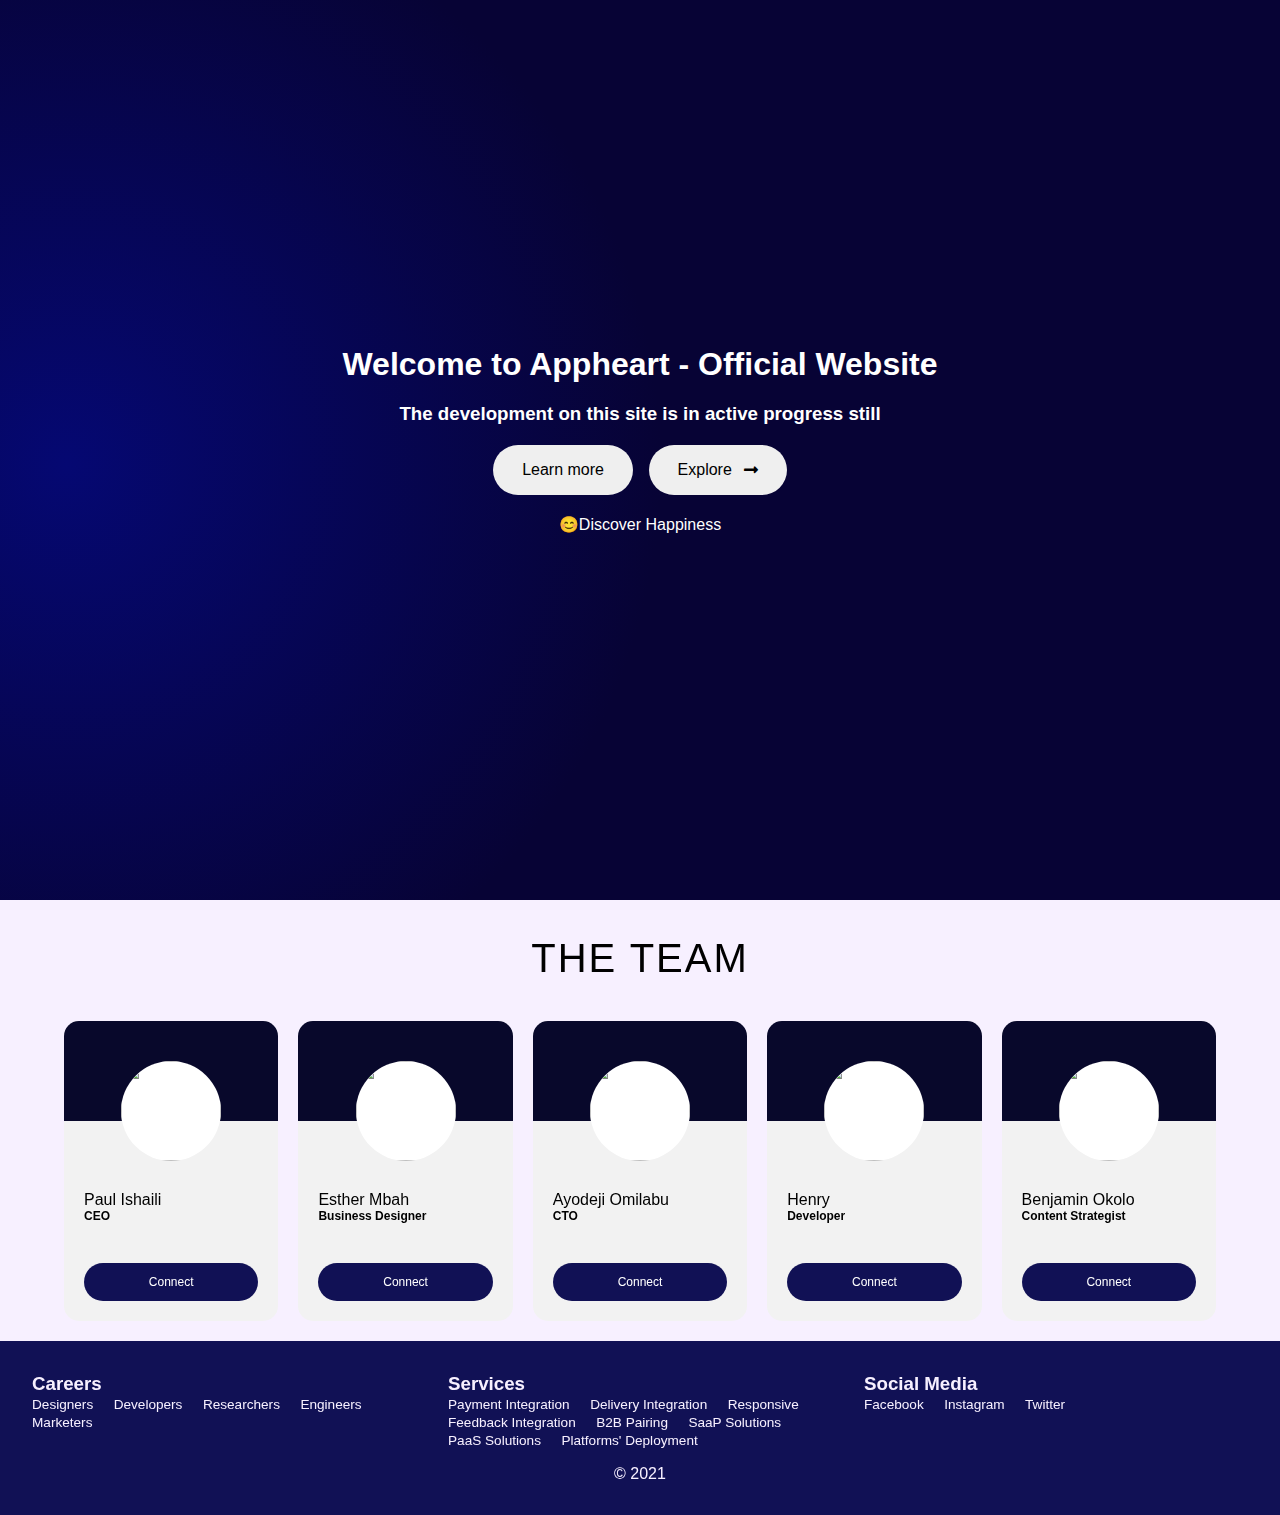
==== commit 186984c7: "Update index.html" ====
--- a/index.html
+++ b/index.html
@@ -138,6 +138,21 @@
                 </button>
               </div>
             </div>
+            <div class="project">
+              <img src="/assets/images/louis.jpg" alt="" class="img" />
+              <div class="content">
+                <h2>Church Online</h2>
+                <p>
+                  This is a proposed solution from various individuals on
+                  building solutions that will assit local churches to have
+                  online presence and reach out to more concerned souls.
+                </p>
+
+                <button>
+                  Explore Details <i class="fa fa-arrow-right"></i>
+                </button>
+              </div>
+            </div>
           </div>
         </section>
 
@@ -347,365 +362,3 @@
     <script src="./src/index.js" type="module"></script>
   </body>
 </html>
-<!DOCTYPE html>
-<html lang="en">
-  <head>
-    <meta charset="UTF-8" />
-    <meta http-equiv="X-UA-Compatible" content="IE=edge" />
-    <meta name="viewport" content="width=device-width, initial-scale=1.0" />
-
-    <!-- Favicon -->
-    <link
-      rel="shortcut icon"
-      href="./assets/favicons/favicon.ico"
-      type="image/x-icon"
-    />
-
-    <!-- Font awesome -->
-    <link
-      rel="stylesheet"
-      href="https://cdnjs.cloudflare.com/ajax/libs/font-awesome/5.15.4/css/all.min.css"
-    />
-
-    <!-- Base CSS -->
-    <link rel="stylesheet" href="./src/css/base.css" />
-
-    <!-- Main CSS  -->
-    <link rel="stylesheet" href="./src/css/main.css" />
-
-    <title>Appheart - Official Website</title>
-  </head>
-  <body>
-    <div class="container">
-      <div class="modal active">
-        <div class="modal__content">
-          <section class="section hero">
-            <div class="section__content">
-              <h1>Welcome to Appheart - Official Website</h1>
-              <h3>The development on this site is in active progress still</h3>
-              <div class="action-user">
-                <button>Learn more</button>
-                <button class="closeModalToggle">
-                  Explore <i class="fas fa-long-arrow-alt-right"></i>
-                </button>
-              </div>
-              <div class="tagline">😊Discover Happiness</div>
-            </div>
-          </section>
-        </div>
-      </div>
-
-      <!-- Header -->
-      <header class="header">
-        <div class="brand">Appheart</div>
-        <nav class="nav">
-          <div class="nav__toggle icon"></div>
-
-          <ul class="nav__list">
-            <li class="nav__item">
-              <a href="" class="nav__link">Our Company</a>
-            </li>
-            <li class="nav__item">
-              <a href="#theTeam" class="nav__link">The Team</a>
-            </li>
-            <li class="nav__item">
-              <a href="" class="nav__link">Resources</a>
-            </li>
-          </ul>
-        </nav>
-      </header>
-
-      <main class="main">
-        <!-- Built Apps  -->
-        <section class="section" id="upcomingEvents">
-          <h2 class="section__title">Quick Apps</h2>
-
-          <div class="apps">
-            <div class="app">
-              <a href="https://myquotebook.netlify.app" target="_blank">
-                <h1>My Quotebook</h1></a
-              >
-            </div>
-            <div class="app">
-              <a href="https://knowmynumber.netlify.app" target="_blank">
-                <h1>My Mobile App</h1></a
-              >
-            </div>
-          </div>
-        </section>
-
-        <!--Projects  -->
-        <section class="section" id="upcomingEvents">
-          <h2 class="section__title">Recent Projects</h2>
-
-          <div class="projects">
-            <div class="project">
-              <img src="/assets/images/louis.jpg" alt="" class="img" />
-              <div class="content">
-                <h2>The Modern Tailor App</h2>
-                <p>
-                  This project was initiated on 1st September, 2021, by
-                  Nkechinyere Stella Harrison, in quest of an ezquisite modern
-                  asssitance for her Fashion Design Startup Company
-                </p>
-                <h3>
-                  The goal of this project is to reach and assist as many modern
-                  tailors possible.
-                </h3>
-                <button>
-                  Explore Details <i class="fa fa-arrow-right"></i>
-                </button>
-              </div>
-            </div>
-            <div class="project">
-              <img src="/assets/images/louis.jpg" alt="" class="img" />
-              <div class="content">
-                <h2>The Gig's Marketplace</h2>
-                <p>
-                  You need a Mechanic, or engineer for simple tasks in your
-                  home. You definitely wouudn't go on Fiveer or Upwork for that.
-                  That is this for you; the local marketplace for Gigs with
-                  excellent expertise.
-                </p>
-
-                <button>
-                  Explore Details <i class="fa fa-arrow-right"></i>
-                </button>
-              </div>
-            </div>
-            <div class="project">
-              <img src="/assets/images/louis.jpg" alt="" class="img" />
-              <div class="content">
-                <h2>Product Gateway API</h2>
-                <p>
-                  Building your marketplace online is simply easy now, by
-                  integrating the Products' Gateway API for all categories
-                </p>
-
-                <button>
-                  Explore Details <i class="fa fa-arrow-right"></i>
-                </button>
-              </div>
-            </div>
-            <div class="project">
-              <img src="/assets/images/louis.jpg" alt="" class="img" />
-              <div class="content">
-                <h2>Church Online</h2>
-                <p>
-                  This is a proposed solution from various individuals on building solutions that will assit local churches to have online presence and reach out to more concerned souls.
-                </p>
-
-                <button>
-                  Explore Details <i class="fa fa-arrow-right"></i>
-                </button>
-              </div>
-            </div>
-          </div>
-        </section>
-
-        <!-- Upcoming Events   -->
-        <section class="section" id="upcomingEvents">
-          <h2 class="section__title">Upcoming Events</h2>
-
-          <div class="events">
-            <div class="event"></div>
-          </div>
-        </section>
-
-        <!-- The Team -->
-        <section class="section" id="theTeam">
-          <h2 class="section__title">The Team</h2>
-        </section>
-        <div class="profiles">
-          <!-- MR P -->
-          <div class="card profile">
-            <!-- Profile Front -->
-            <div class="profile--front">
-              <div class="profile__image">
-                <img
-                  src="https://via.placeholder.com/150/"
-                  alt=""
-                  class="image"
-                />
-              </div>
-              <div class="profile__desc">
-                <div class="profile__name">Paul Ishaili</div>
-                <div class="profile__skill">CEO</div>
-              </div>
-              <div class="profile__reach">
-                <button>Connect</button>
-              </div>
-            </div>
-
-            <!-- Profile Back -->
-            <div class="profile--back">
-              <div class="profile--back_close">
-                <i class="fas fa-times"></i>
-              </div>
-              <div class="profile__contact">
-                <div class=""><i class="fab fa-whatsapp"></i></div>
-                <div class=""><i class="far fa-envelope"></i></div>
-              </div>
-            </div>
-          </div>
-
-          <!-- ESTHER MBAH -->
-          <div class="card profile">
-            <!-- Profile Front -->
-            <div class="profile--front">
-              <div class="profile__image">
-                <img
-                  src="https://via.placeholder.com/150/"
-                  alt=""
-                  class="image"
-                />
-              </div>
-              <div class="profile__desc">
-                <div class="profile__name">Esther Mbah</div>
-                <div class="profile__skill">Business Designer</div>
-              </div>
-              <div class="profile__reach">
-                <button>Connect</button>
-              </div>
-            </div>
-            <!-- Profile Back -->
-            <div class="profile--back">
-              <div class="profile--back_close">
-                <i class="fas fa-times"></i>
-              </div>
-              <div class="profile__contact">
-                <div class=""><i class="fab fa-whatsapp"></i></div>
-                <div class=""><i class="far fa-envelope"></i></div>
-              </div>
-            </div>
-          </div>
-
-          <!-- Sir AYO -->
-          <div class="card profile">
-            <!-- Profile Front -->
-            <div class="profile--front">
-              <div class="profile__image">
-                <img
-                  src="https://via.placeholder.com/150/"
-                  alt=""
-                  class="image"
-                />
-              </div>
-              <div class="profile__desc">
-                <div class="profile__name">Ayodeji Omilabu</div>
-                <div class="profile__skill">CTO</div>
-              </div>
-              <div class="profile__reach">
-                <button>Connect</button>
-              </div>
-            </div>
-            <!-- Profile Back -->
-            <div class="profile--back">
-              <div class="profile--back_close">
-                <i class="fas fa-times"></i>
-              </div>
-              <div class="profile__contact">
-                <div class=""><i class="fab fa-whatsapp"></i></div>
-                <div class=""><i class="far fa-envelope"></i></div>
-              </div>
-            </div>
-          </div>
-
-          <!-- BENJAMIN OKOLO -->
-          <div class="card profile">
-            <!-- Profile Front -->
-            <div class="profile--front">
-              <div class="profile__image">
-                <img
-                  src="https://via.placeholder.com/150/"
-                  alt=""
-                  class="image"
-                />
-              </div>
-              <div class="profile__desc">
-                <div class="profile__name">Henry</div>
-                <div class="profile__skill">Developer</div>
-              </div>
-              <div class="profile__reach">
-                <button>Connect</button>
-              </div>
-            </div>
-            <!-- Profile Back -->
-            <div class="profile--back">
-              <div class="profile--back_close">
-                <i class="fas fa-times"></i>
-              </div>
-              <div class="profile__contact">
-                <div class=""><i class="fab fa-whatsapp"></i></div>
-                <div class=""><i class="far fa-envelope"></i></div>
-              </div>
-            </div>
-          </div>
-          <!-- MR. BEN -->
-          <div class="card profile">
-            <!-- Profile Front -->
-            <div class="profile--front">
-              <div class="profile__image">
-                <img
-                  src="https://via.placeholder.com/150/"
-                  alt=""
-                  class="image"
-                />
-              </div>
-              <div class="profile__desc">
-                <div class="profile__name">Benjamin Okolo</div>
-                <div class="profile__skill">Content Strategist</div>
-              </div>
-              <div class="profile__reach">
-                <button>Connect</button>
-              </div>
-            </div>
-            <!-- Profile Back -->
-            <div class="profile--back">
-              <div class="profile--back_close">
-                <i class="fas fa-times"></i>
-              </div>
-              <div class="profile__contact">
-                <div class=""><i class="fab fa-whatsapp"></i></div>
-                <div class=""><i class="far fa-envelope"></i></div>
-              </div>
-            </div>
-          </div>
-        </div>
-        <!-- End of The Team -->
-      </main>
-
-      <footer class="footer">
-        <div class="grid-container">
-          <div class="careers">
-            <h3>Careers</h3>
-            <a href="#" class="">Designers</a>
-            <a href="#" class="">Developers</a>
-            <a href="#" class="">Researchers</a>
-            <a href="#" class="">Engineers</a>
-            <a href="#" class="">Marketers</a>
-          </div>
-          <div class="services">
-            <h3>Services</h3>
-            <a href="#" class="">Payment Integration</a>
-            <a href="#" class="">Delivery Integration</a>
-            <a href="#" class="">Responsive Feedback Integration</a>
-            <a href="#" class="">B2B Pairing</a>
-            <a href="#" class="">SaaP Solutions</a>
-            <a href="#" class="">PaaS Solutions</a>
-            <a href="#" class="">Platforms' Deployment </a>
-          </div>
-          <div class="social-media">
-            <h3>Social Media</h3>
-            <a href="#" class="">Facebook</a>
-            <a href="#" class="">Instagram</a>
-            <a href="#" class="">Twitter</a>
-          </div>
-        </div>
-        <div class="copyright">&copy;&nbsp;2021</div>
-      </footer>
-    </div>
-
-    <script src="./src/index.js" type="module"></script>
-  </body>
-</html>
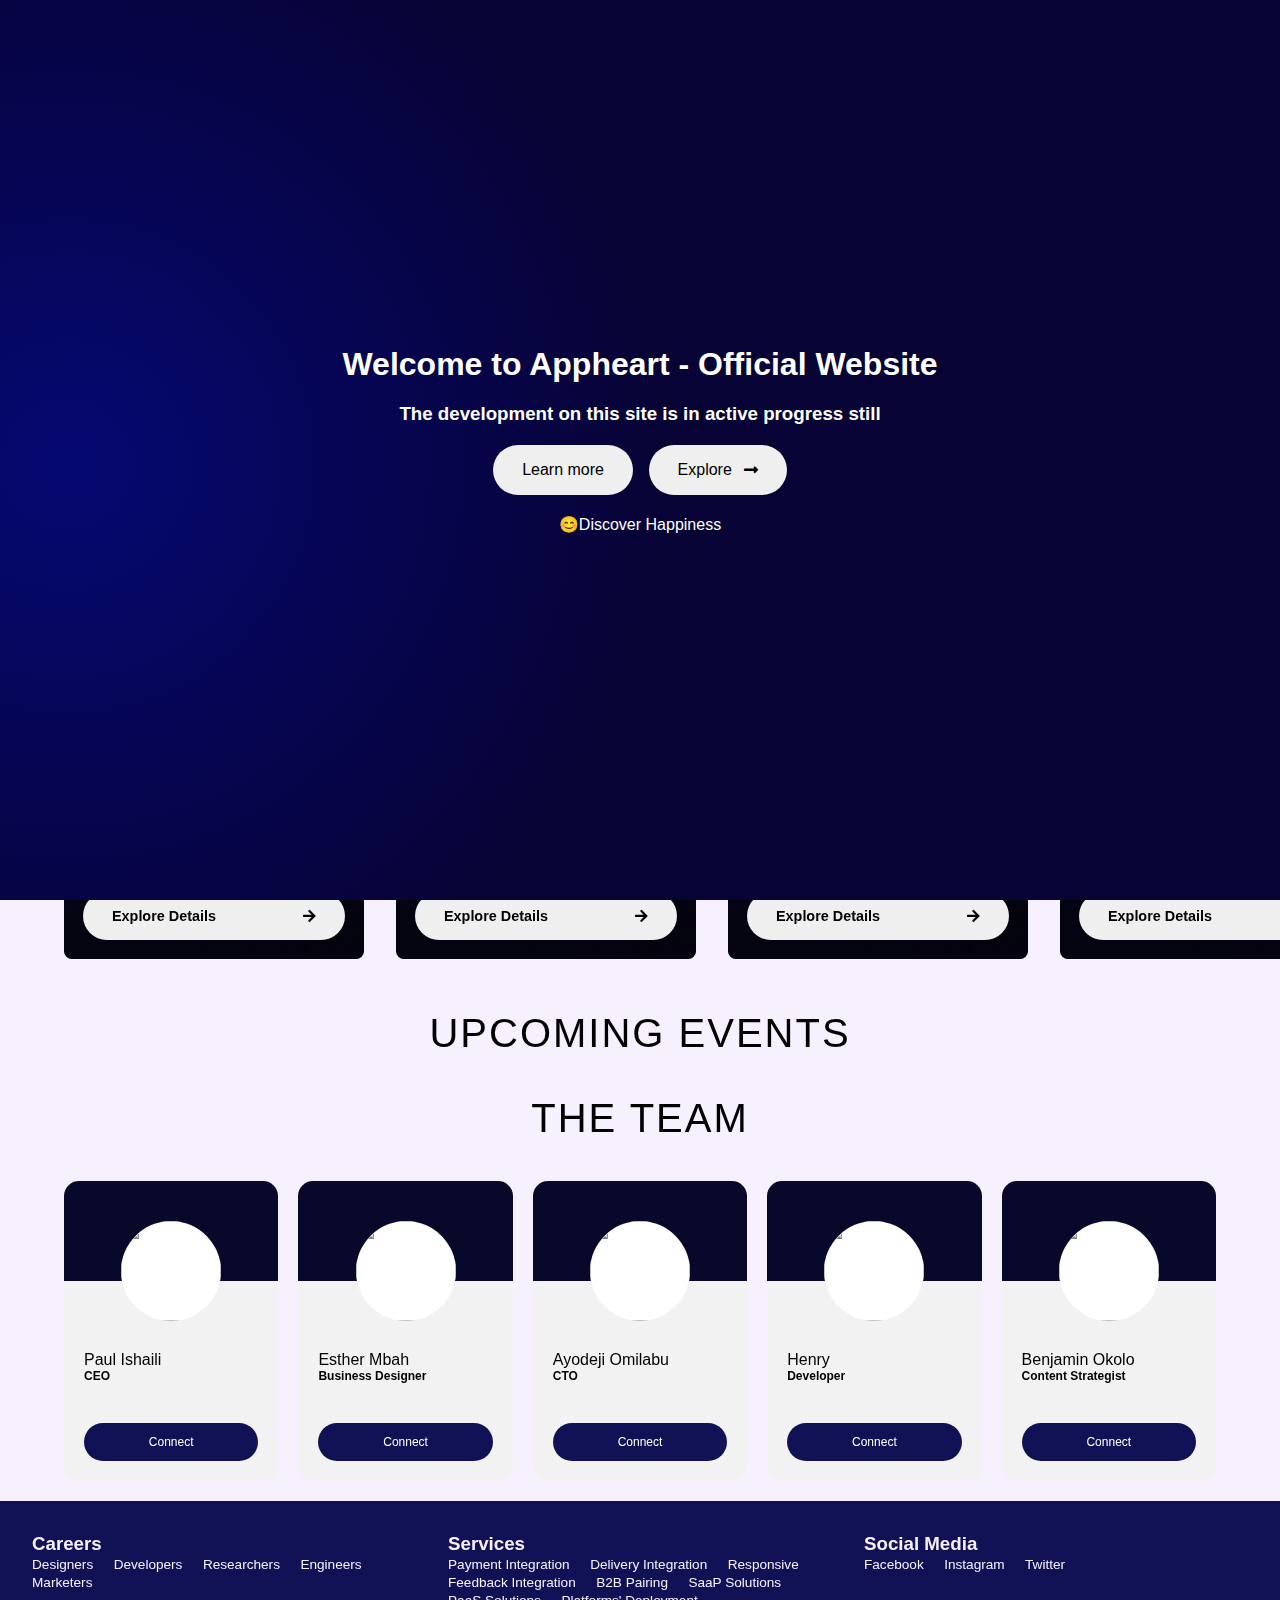
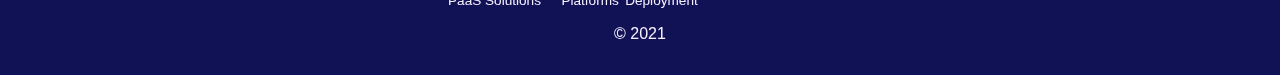
==== commit 9e9cff1f: "UPD" ====
--- a/index.html
+++ b/index.html
@@ -69,17 +69,51 @@
       <main class="main">
         <!-- Built Apps  -->
         <section class="section" id="upcomingEvents">
-          <h2 class="section__title">Quick Apps</h2>
+          <h2 class="section__title">Softwares</h2>
 
           <div class="apps">
             <div class="app">
               <a href="https://myquotebook.netlify.app" target="_blank">
-                <h1>My Quotebook</h1></a
+                <h1>My Quotebook</h1>
+                <ul>
+                  <li>Inspiration</li>
+                  <li>Motivation</li>
+                  <li>Reality</li>
+                  <li>Self-reflection</li>
+                </ul>
+                <small
+                  >Signup for our free trial and get
+                  <b>designed for you</b> mail and early Whatsapp chat delivered
+                  to you and your loved ones</small
+                >
+              </a>
+            </div>
+            <div class="app">
+              <a href="https://myquotebook.netlify.app" target="_blank">
+                <h1>Digital Design Size</h1>
+                <p>
+                  A digitally organized Assistance to aid in knowing the right design size for
+                  every digital platform, to get started
+                </p></a
               >
             </div>
             <div class="app">
               <a href="https://knowmynumber.netlify.app" target="_blank">
-                <h1>My Mobile App</h1></a
+                <h1>My Mobile App</h1>
+                <ul>
+                  <li>Know your mobile number, BVN, NIN</li>
+                  <li>How to Buy Data / Airtime on all mobile networks</li>
+                  <li>Bank USSDs + Sort Codes</li>
+                </ul>
+              </a>
+            </div>
+            <div class="app">
+              <a href="https://knowmynumber.netlify.app" target="_blank">
+                <h1>Web Payments</h1>
+                <p>
+                  Pay Remita, E-Tranzact, and others easier; and get reciepts
+                  ready for download
+                </p></a
               >
             </div>
           </div>
@@ -95,14 +129,12 @@
               <div class="content">
                 <h2>The Modern Tailor App</h2>
                 <p>
-                  This project was initiated on 1st September, 2021, by
-                  Nkechinyere Stella Harrison, in quest of an ezquisite modern
+                  The goal of this project is to reach and assist as many modern
+                  tailors possible. It is initiated on 1st September, 2021, by
+                  Nkechinyere Stella Harrison, in quest of an exquisite modern
                   asssitance for her Fashion Design Startup Company
                 </p>
-                <h3>
-                  The goal of this project is to reach and assist as many modern
-                  tailors possible.
-                </h3>
+                <h3></h3>
                 <button>
                   Explore Details <i class="fa fa-arrow-right"></i>
                 </button>
@@ -143,9 +175,10 @@
               <div class="content">
                 <h2>Church Online</h2>
                 <p>
-                  This is a proposed solution from various individuals on
-                  building solutions that will assit local churches to have
-                  online presence and reach out to more concerned souls.
+                  This is a proposed solution request from various christian
+                  individuals, that building this solution will assist local
+                  churches to have more online presence and reach out to more
+                  concerned souls.
                 </p>
 
                 <button>
--- a/src/css/main.css
+++ b/src/css/main.css
@@ -324,8 +324,16 @@
   border-radius: 8px;
 }
 
+.app h1 {
+  margin-bottom: 1rem;
+}
+
 .app a {
   text-decoration: none;
+}
+
+.app ul {
+  padding-left: 1rem;
 }
 
 main {
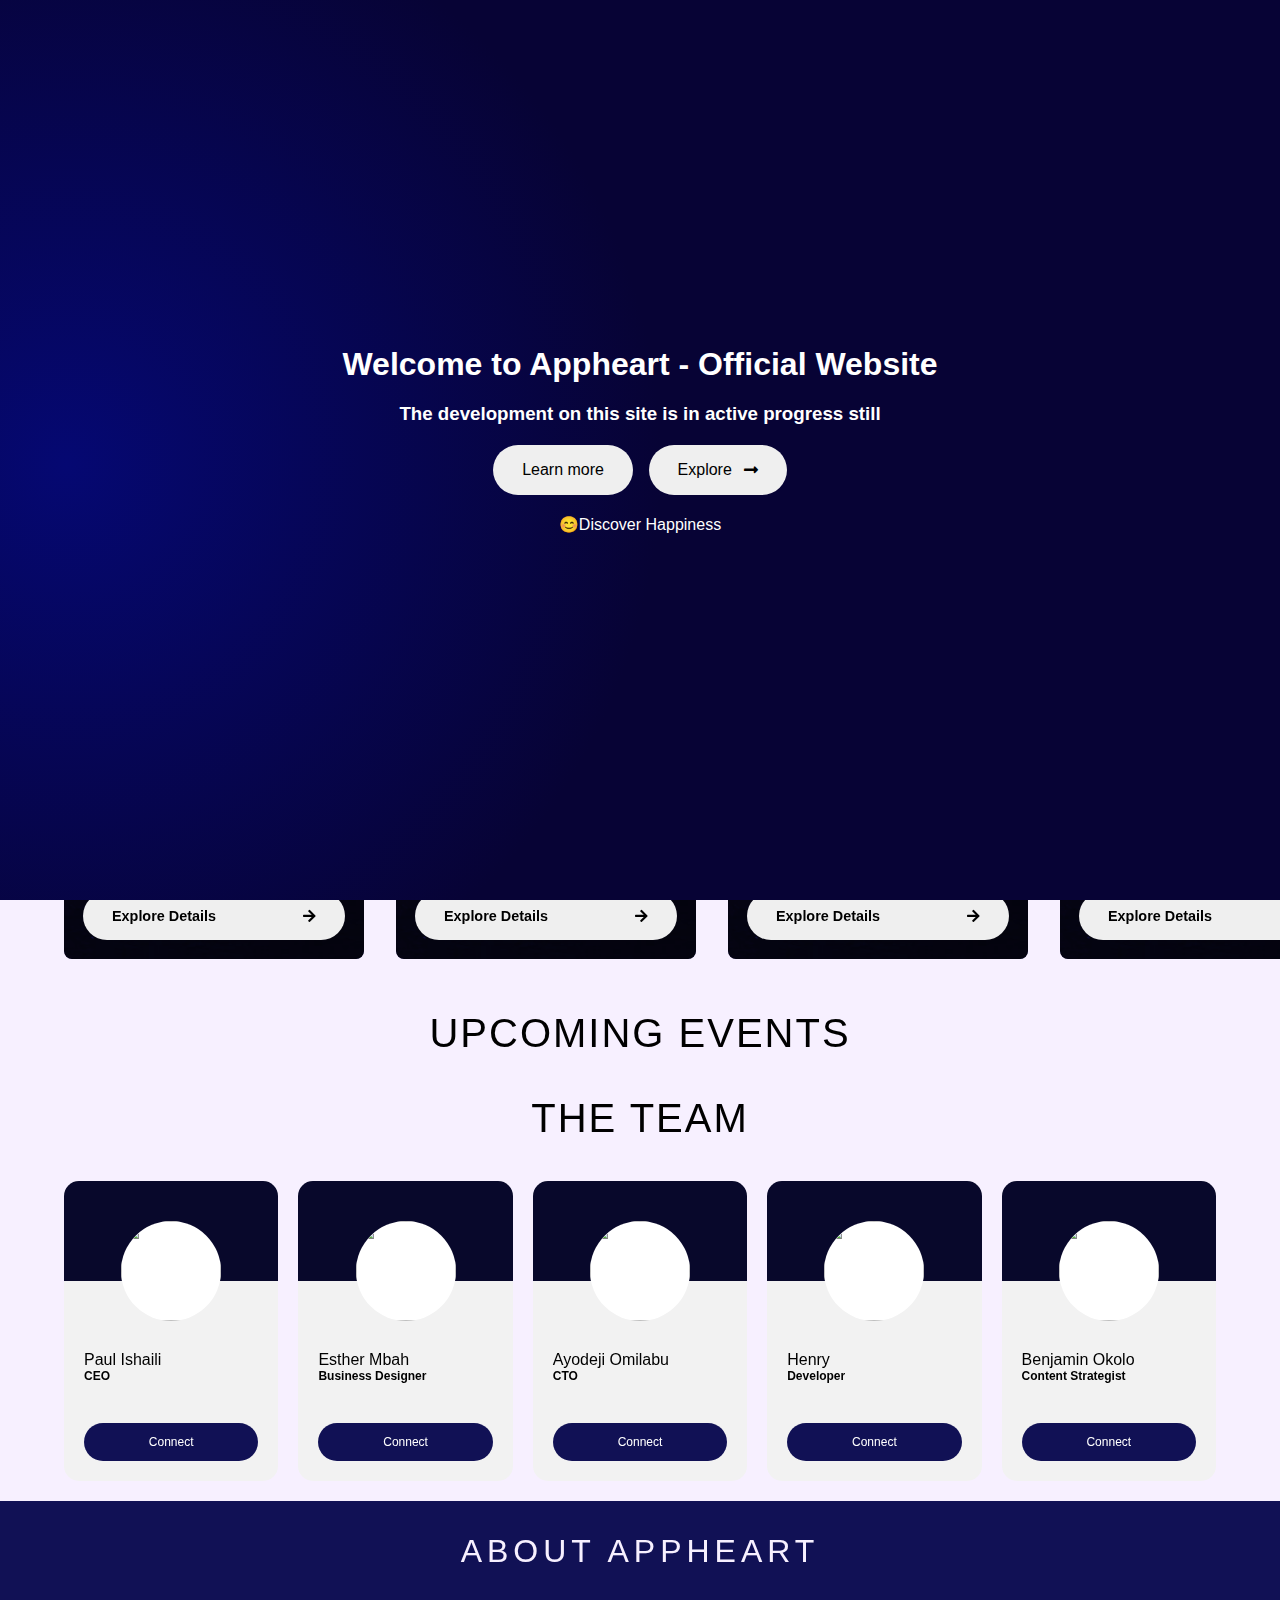
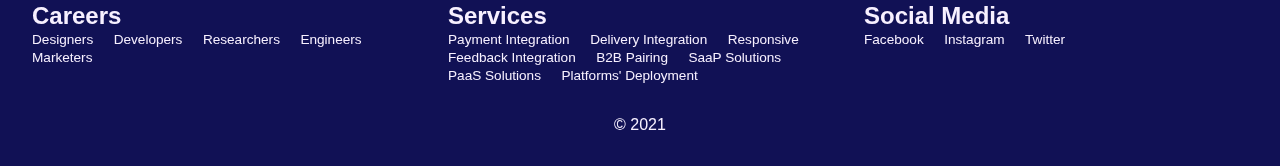
==== commit 62cee383: "Updated" ====
--- a/index.html
+++ b/index.html
@@ -362,9 +362,10 @@
       </main>
 
       <footer class="footer">
+        <h1>ABOUT APPHEART</h1>
         <div class="grid-container">
           <div class="careers">
-            <h3>Careers</h3>
+            <h2>Careers</h2>
             <a href="#" class="">Designers</a>
             <a href="#" class="">Developers</a>
             <a href="#" class="">Researchers</a>
@@ -372,7 +373,7 @@
             <a href="#" class="">Marketers</a>
           </div>
           <div class="services">
-            <h3>Services</h3>
+            <h2>Services</h2>
             <a href="#" class="">Payment Integration</a>
             <a href="#" class="">Delivery Integration</a>
             <a href="#" class="">Responsive Feedback Integration</a>
@@ -382,7 +383,7 @@
             <a href="#" class="">Platforms' Deployment </a>
           </div>
           <div class="social-media">
-            <h3>Social Media</h3>
+            <h2>Social Media</h2>
             <a href="#" class="">Facebook</a>
             <a href="#" class="">Instagram</a>
             <a href="#" class="">Twitter</a>
--- a/src/css/main.css
+++ b/src/css/main.css
@@ -346,13 +346,20 @@
   padding: 2rem;
 }
 
+footer h1 {
+  text-align: center;
+  font-weight: 300;
+  letter-spacing: 5px;
+  margin-bottom: 2rem;
+}
+
 footer .grid-container {
   display: -ms-grid;
   display: grid;
   -ms-grid-columns: (minmax(300px, 1fr))[auto-fit];
       grid-template-columns: repeat(auto-fit, minmax(300px, 1fr));
   grid-gap: 2rem;
-  margin-bottom: 1rem;
+  margin-bottom: 2rem;
 }
 
 footer .copyright {
